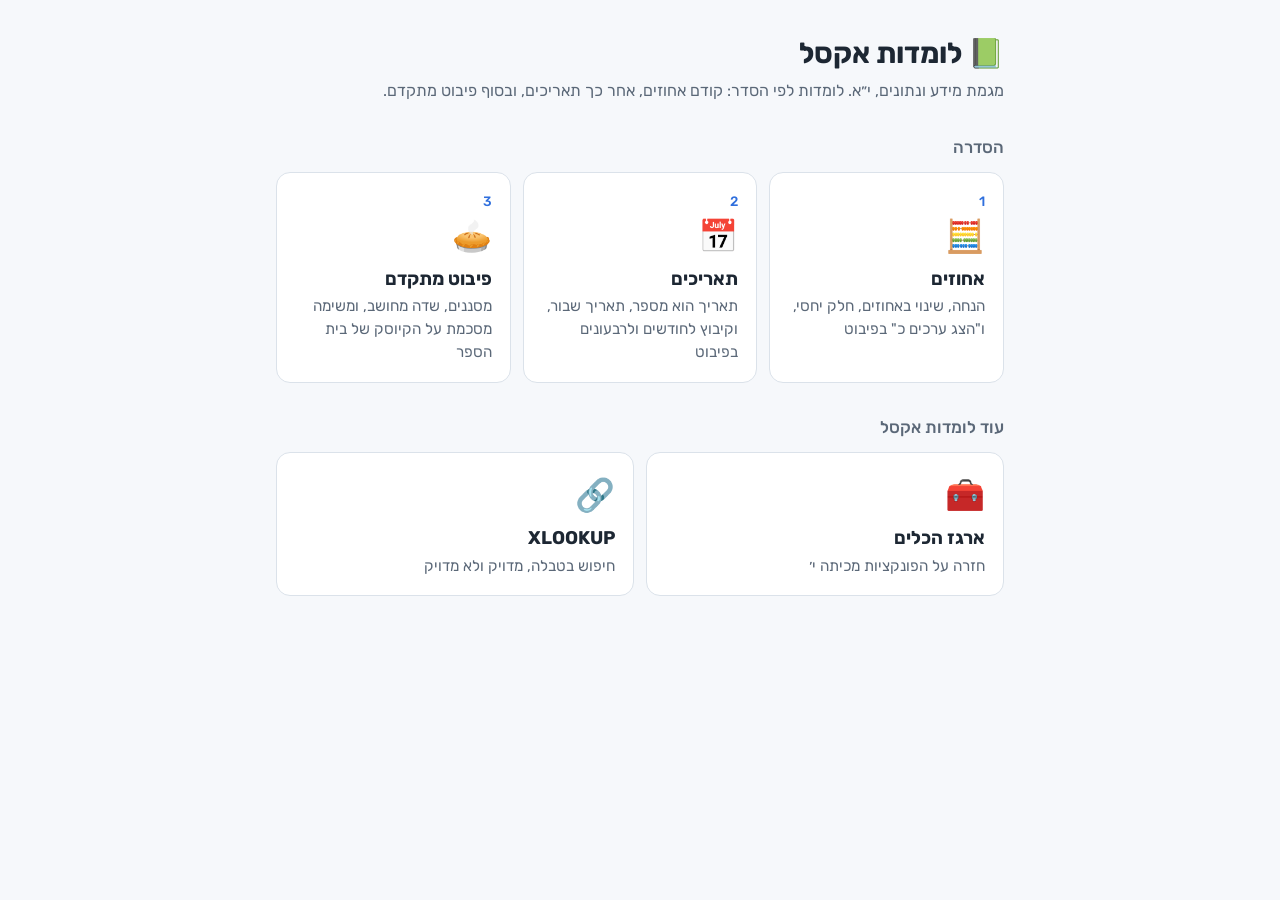
==== index.html @ 5d499041 "לומדות האקסל: אחוזים, תאריכים ופיבוט מתקדם — גרסה ראשונה שלוש לומדות באתר אחד (enavcorem.github.io/e" ====
<!DOCTYPE html>
<html lang="he" dir="rtl">
<head>
  <meta charset="UTF-8">
  <meta name="viewport" content="width=device-width, initial-scale=1.0">
  <title>לומדות אקסל — מידע ונתונים</title>
  <link rel="preconnect" href="https://fonts.googleapis.com">
  <link rel="preconnect" href="https://fonts.gstatic.com" crossorigin>
  <link href="https://fonts.googleapis.com/css2?family=Rubik:wght@400;500;700&display=swap" rel="stylesheet">
  <!-- דף הבית של האתר המשותף. כל לומדה בתת-תיקייה משלה, והקישורים כאן יחסיים,
       כך שהדף עובד גם בגיטהאב (enavcorem.github.io/excel/) וגם מקומית. -->
  <style>
    :root { --bg: #f6f8fb; --card: #ffffff; --text: #1d2733; --muted: #5b6878; --line: #dbe2ea; --accent: #2f6fdd; }
    @media (prefers-color-scheme: dark) {
      :root { --bg: #141a22; --card: #1d2530; --text: #e6ebf1; --muted: #a3afbd; --line: #2e3a48; --accent: #7aa7ff; }
    }
    * { box-sizing: border-box; }
    body { margin: 0; background: var(--bg); color: var(--text); font-family: 'Rubik', Arial, sans-serif; line-height: 1.5; }
    main { max-width: 760px; margin: 0 auto; padding: 32px 16px 48px; }
    h1 { font-size: 1.8rem; margin: 0 0 4px; }
    h2 { font-size: 1.05rem; color: var(--muted); font-weight: 500; margin: 32px 0 12px; }
    p.lead { color: var(--muted); margin: 0 0 8px; }
    .grid { display: grid; grid-template-columns: repeat(auto-fit, minmax(210px, 1fr)); gap: 12px; }
    a.card { display: block; background: var(--card); border: 1px solid var(--line); border-radius: 14px; padding: 18px; color: inherit; text-decoration: none; transition: border-color .15s, transform .15s; }
    a.card:hover, a.card:focus-visible { border-color: var(--accent); transform: translateY(-2px); }
    .icon { font-size: 2rem; }
    .title { font-weight: 700; font-size: 1.15rem; margin: 6px 0 2px; }
    .desc { color: var(--muted); font-size: .95rem; }
    .step { color: var(--accent); font-weight: 500; font-size: .85rem; }
  </style>
</head>
<body>
  <main>
    <h1>📗 לומדות אקסל</h1>
    <p class="lead">מגמת מידע ונתונים, י״א. לומדות לפי הסדר: קודם אחוזים, אחר כך תאריכים, ובסוף פיבוט מתקדם.</p>

    <h2>הסדרה</h2>
    <div class="grid">
      <a class="card" href="percent/">
        <div class="step">1</div>
        <div class="icon">🧮</div>
        <div class="title">אחוזים</div>
        <div class="desc">הנחה, שינוי באחוזים, חלק יחסי, ו"הצג ערכים כ" בפיבוט</div>
      </a>
      <a class="card" href="dates/">
        <div class="step">2</div>
        <div class="icon">📅</div>
        <div class="title">תאריכים</div>
        <div class="desc">תאריך הוא מספר, תאריך שבור, וקיבוץ לחודשים ולרבעונים בפיבוט</div>
      </a>
      <a class="card" href="pivot/">
        <div class="step">3</div>
        <div class="icon">🥧</div>
        <div class="title">פיבוט מתקדם</div>
        <div class="desc">מסננים, שדה מחושב, ומשימה מסכמת על הקיוסק של בית הספר</div>
      </a>
    </div>

    <h2>עוד לומדות אקסל</h2>
    <div class="grid">
      <a class="card" href="https://enavcorem.github.io/functions-learning/">
        <div class="icon">🧰</div>
        <div class="title">ארגז הכלים</div>
        <div class="desc">חזרה על הפונקציות מכיתה י׳</div>
      </a>
      <a class="card" href="https://enavcorem.github.io/xlookup-learning/">
        <div class="icon">🔗</div>
        <div class="title">XLOOKUP</div>
        <div class="desc">חיפוש בטבלה, מדויק ולא מדויק</div>
      </a>
    </div>
  </main>
</body>
</html>
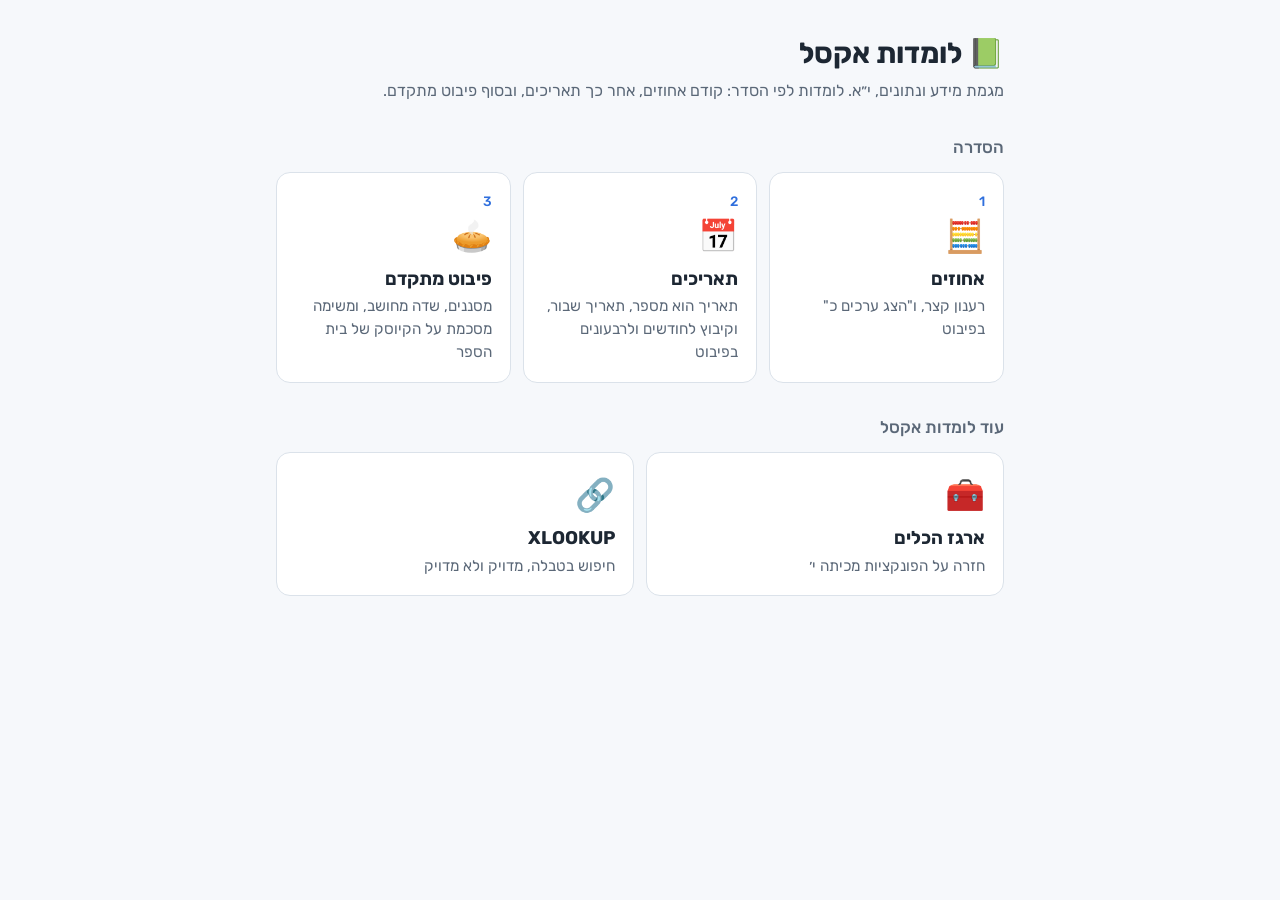
==== commit 25aee88f: "אחוזים: "המצגת בקצרה" לפני המבחנון · תאריכים: לסנן לפי שנה - אחוזים, פרק 1: יחידה חדשה מהמצגת "חישוב" ====
--- a/index.html
+++ b/index.html
@@ -40,7 +40,7 @@
         <div class="step">1</div>
         <div class="icon">🧮</div>
         <div class="title">אחוזים</div>
-        <div class="desc">הנחה, שינוי באחוזים, חלק יחסי, ו"הצג ערכים כ" בפיבוט</div>
+        <div class="desc">רענון קצר, ו"הצג ערכים כ" בפיבוט</div>
       </a>
       <a class="card" href="dates/">
         <div class="step">2</div>
